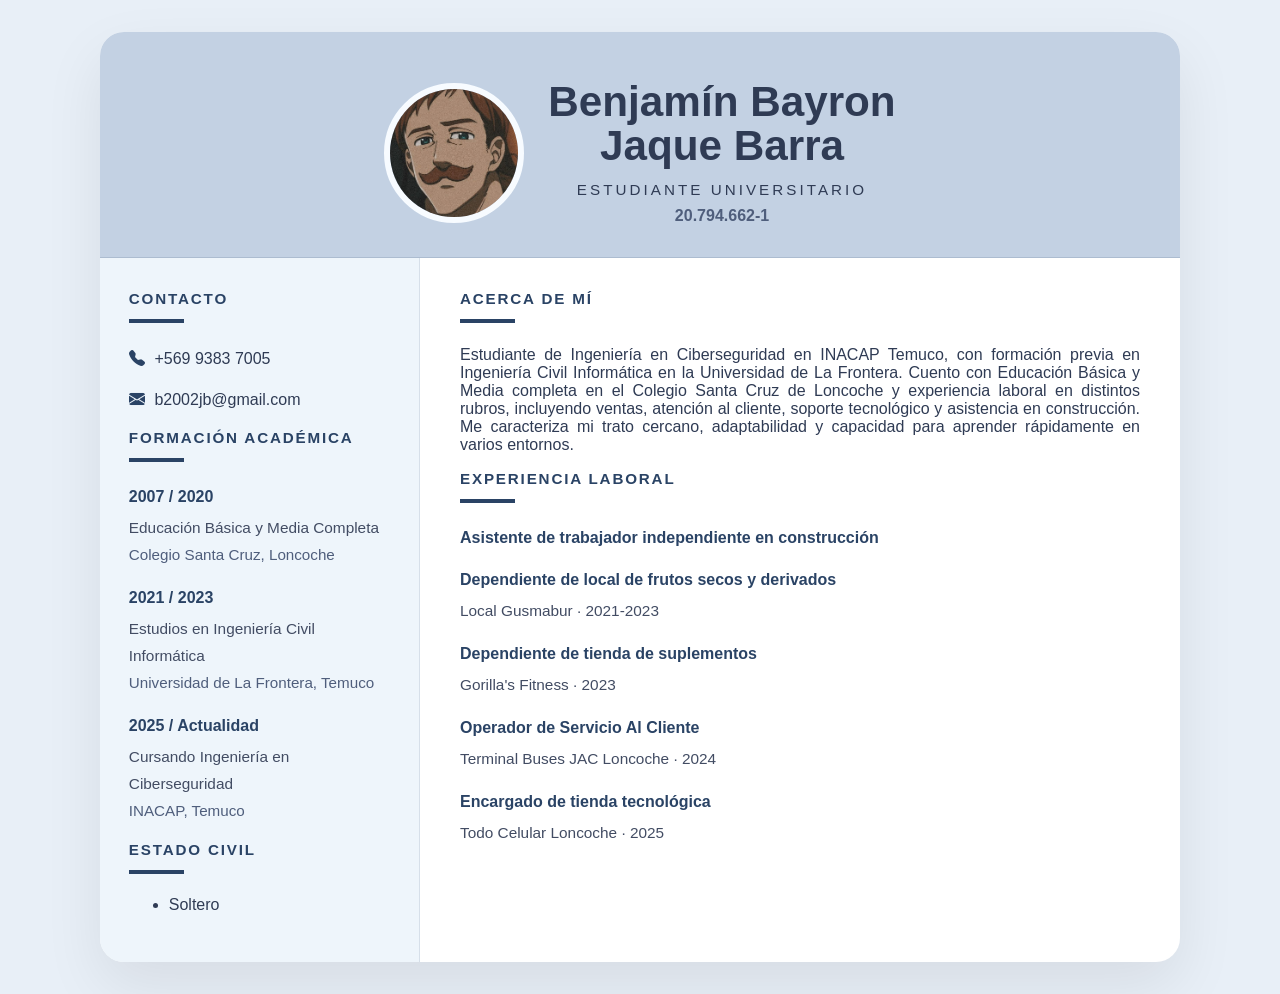
==== Curriculum FrontEnd/eval_1.html @ 8025d3b5 "Add files via upload" ====
<!DOCTYPE html>
<html lang="es">
<head>
    <meta charset="UTF-8">
    <meta name="viewport" content="width=device-width, initial-scale=1.0">
    <title>Curriculum Vitae - Benjamín Bayron Jaque Barra</title>
    <link rel="icon" href="assets/img/favicon.ico">
    <link rel="stylesheet" href="css/eval_1.css">
    <link rel="stylesheet" href="https://cdn.jsdelivr.net/npm/bootstrap-icons@1.11.3/font/bootstrap-icons.min.css">
</head>
<body>
    <div id="pagina_completa">
        <header id="banner_superior">
            <div class="banner-inner">
                <img id="imagen_perfil" src="assets/img/foto_perfil.jpg" alt="Foto de perfil de Benjamín">
                <div class="banner-text">
                    <h1 class="nombre">Benjamín Bayron<br>Jaque Barra</h1>
                    <p class="cargo">Estudiante Universitario</p>
                    <p class="rut">20.794.662-1</p>
                </div>
            </div>
        </header>

        <div id="contenedor_principal">
            <aside id="principal_izquierda">
                <section class="contacto">
                    <h2 class="titulo-seccion">Contacto</h2>
                    <div class="linea-subrayado"></div>
                    <ul class="list-unstyled contacto-list">
                        <li><i class="bi bi-telephone-fill"></i>+569 9383 7005</li>
                        <li><i class="bi bi-envelope-fill"></i>b2002jb@gmail.com</li>
                    </ul>
                </section>

                <section class="formacion">
                    <h2 class="titulo-seccion">Formación Académica</h2>
                    <div class="linea-subrayado"></div>
                    <ul class="timeline-list">
                        <li>
                            <span class="periodo">2007 / 2020</span>
                            <p>Educación Básica y Media Completa<br><span class="detalle">Colegio Santa Cruz, Loncoche</span></p>
                        </li>
                        <li>
                            <span class="periodo">2021 / 2023</span>
                            <p>Estudios en Ingeniería Civil Informática<br><span class="detalle">Universidad de La Frontera, Temuco</span></p>
                        </li>
                        <li>
                            <span class="periodo">2025 / Actualidad</span>
                            <p>Cursando Ingeniería en Ciberseguridad<br><span class="detalle">INACAP, Temuco</span></p>
                        </li>
                    </ul>
                </section>

                <section class="estado-civil">
                    <h2 class="titulo-seccion">Estado Civil</h2>
                    <div class="linea-subrayado"></div>
                    <ul class="list-unstyled">
                        <li>Soltero</li>
                    </ul>
                </section>
            </aside>

            <main id="principal_derecha">
                <section class="acerca-de-mi">
                    <h2 class="titulo-seccion">Acerca de mí</h2>
                    <div class="linea-subrayado"></div>
                    <p>Estudiante de Ingeniería en Ciberseguridad en INACAP Temuco, con formación previa en Ingeniería Civil Informática en la Universidad de La Frontera. Cuento con Educación Básica y Media completa en el Colegio Santa Cruz de Loncoche y experiencia laboral en distintos rubros, incluyendo ventas, atención al cliente, soporte tecnológico y asistencia en construcción. Me caracteriza mi trato cercano, adaptabilidad y capacidad para aprender rápidamente en varios entornos.</p>
                </section>

                <section class="experiencia-laboral">
                    <h2 class="titulo-seccion">Experiencia Laboral</h2>
                    <div class="linea-subrayado"></div>
                    <ul class="experiencia-list">
                        <li>
                            <span class="experiencia-titulo">Asistente de trabajador independiente en construcción</span>
                        </li>
                        <li>
                            <span class="experiencia-titulo">Dependiente de local de frutos secos y derivados</span>
                            <p class="experiencia-detalle">Local Gusmabur · 2021-2023</p>
                        </li>
                        <li>
                            <span class="experiencia-titulo">Dependiente de tienda de suplementos</span>
                            <p class="experiencia-detalle">Gorilla's Fitness · 2023</p>
                        </li>
                        <li>
                            <span class="experiencia-titulo">Operador de Servicio Al Cliente</span>
                            <p class="experiencia-detalle">Terminal Buses JAC Loncoche · 2024</p>
                        </li>
                        <li>
                            <span class="experiencia-titulo">Encargado de tienda tecnológica</span>
                            <p class="experiencia-detalle">Todo Celular Loncoche · 2025</p>
                        </li>
                    </ul>
                </section>
            </main>
        </div>
    </div>
</body>
</html>
---- Curriculum FrontEnd/css/eval_1.css ----
:root {
    --azul-claro-banner: #c3d1e3;
    --azul-oscuro-titulos: #2a4365;
}

* {
    box-sizing: border-box;
}

body {
    margin: 0;
    background: #e8eff7;
    color: #2f3b54;
    font-family: 'Segoe UI', Arial, sans-serif;
}

#pagina_completa {
    max-width: 1080px;
    margin: 2rem auto;
    background: #ffffff;
    border-radius: 24px;
    overflow: hidden;
    box-shadow: 0 24px 60px rgba(0, 0, 0, 0.08);
}

#banner_superior {
    background: var(--azul-claro-banner);
    padding: 3rem 2rem 2rem;
    border-bottom: 1px solid rgba(42, 67, 101, 0.15);
}

.banner-inner {
    display: flex;
    flex-wrap: wrap;
    align-items: center;
    justify-content: center;
    gap: 1.5rem;
}

#imagen_perfil {
    width: 140px;
    height: 140px;
    border-radius: 50%;
    object-fit: cover;
    border: 6px solid #f7fbff;
}

.banner-text {
    text-align: center;
}

.nombre {
    margin: 0;
    font-size: clamp(2.4rem, 3.3vw, 3.6rem);
    line-height: 1.05;
}

.cargo {
    margin: 0.75rem 0 0;
    letter-spacing: 0.2em;
    text-transform: uppercase;
    font-size: 0.95rem;
}

.rut {
    margin: 0.6rem 0 0;
    color: #4f5e7c;
    font-weight: 600;
}

#contenedor_principal {
    display: grid;
    grid-template-columns: 320px 1fr;
}

#principal_izquierda {
    background: #eef5fb;
    padding: 2rem 1.8rem;
    border-right: 1px solid rgba(42, 67, 101, 0.12);
}

#principal_derecha {
    padding: 2rem 2.5rem;
    text-align: justify;
}

.titulo-seccion {
    margin: 0 0 0.75rem;
    color: var(--azul-oscuro-titulos);
    text-transform: uppercase;
    letter-spacing: 0.12em;
    font-size: 0.95rem;
    font-weight: 700;
}

.linea-subrayado {
    width: 55px;
    height: 4px;
    background: var(--azul-oscuro-titulos);
    margin-bottom: 1.4rem;
}

.contacto-list,
.experiencia-list,
.timeline-list {
    list-style: none;
    padding: 0;
    margin: 0;
}

.contacto-list li,
.experiencia-list li,
.timeline-list li {
    margin-bottom: 1rem;
    line-height: 1.6;
}

.contacto-list li {
    display: flex;
    align-items: center;
    gap: 0.6rem;
}

.contacto-list li i {
    font-size: 1rem;
    color: var(--azul-oscuro-titulos);
}

.timeline-list .periodo,
.experiencia-titulo {
    display: block;
    font-weight: 700;
    color: var(--azul-oscuro-titulos);
    margin-bottom: 0.35rem;
}

.timeline-list .detalle,
.experiencia-detalle {
    margin: 0.25rem 0 0;
    color: #4f5e7c;
    font-size: 0.95rem;
}

#acerca-de-mi p,
.timeline-list p,
.experiencia-detalle {
    margin: 0;
    color: #424c63;
    font-size: 0.96rem;
    line-height: 1.75;
}

#acerca-de-mi p {
    text-align: justify;
}

@media (max-width: 900px) {
    #contenedor_principal {
        grid-template-columns: 1fr;
    }

    #principal_izquierda {
        border-right: none;
        border-bottom: 1px solid rgba(42, 67, 101, 0.12);
    }
}

@media (max-width: 600px) {
    #banner_superior {
        padding: 2.5rem 1.2rem 1.5rem;
    }

    .banner-inner {
        gap: 1rem;
    }

    #imagen_perfil {
        width: 120px;
        height: 120px;
    }

    #pagina_completa {
        margin: 1rem;
    }

    #principal_izquierda,
    #principal_derecha {
        padding: 1.5rem;
    }
}
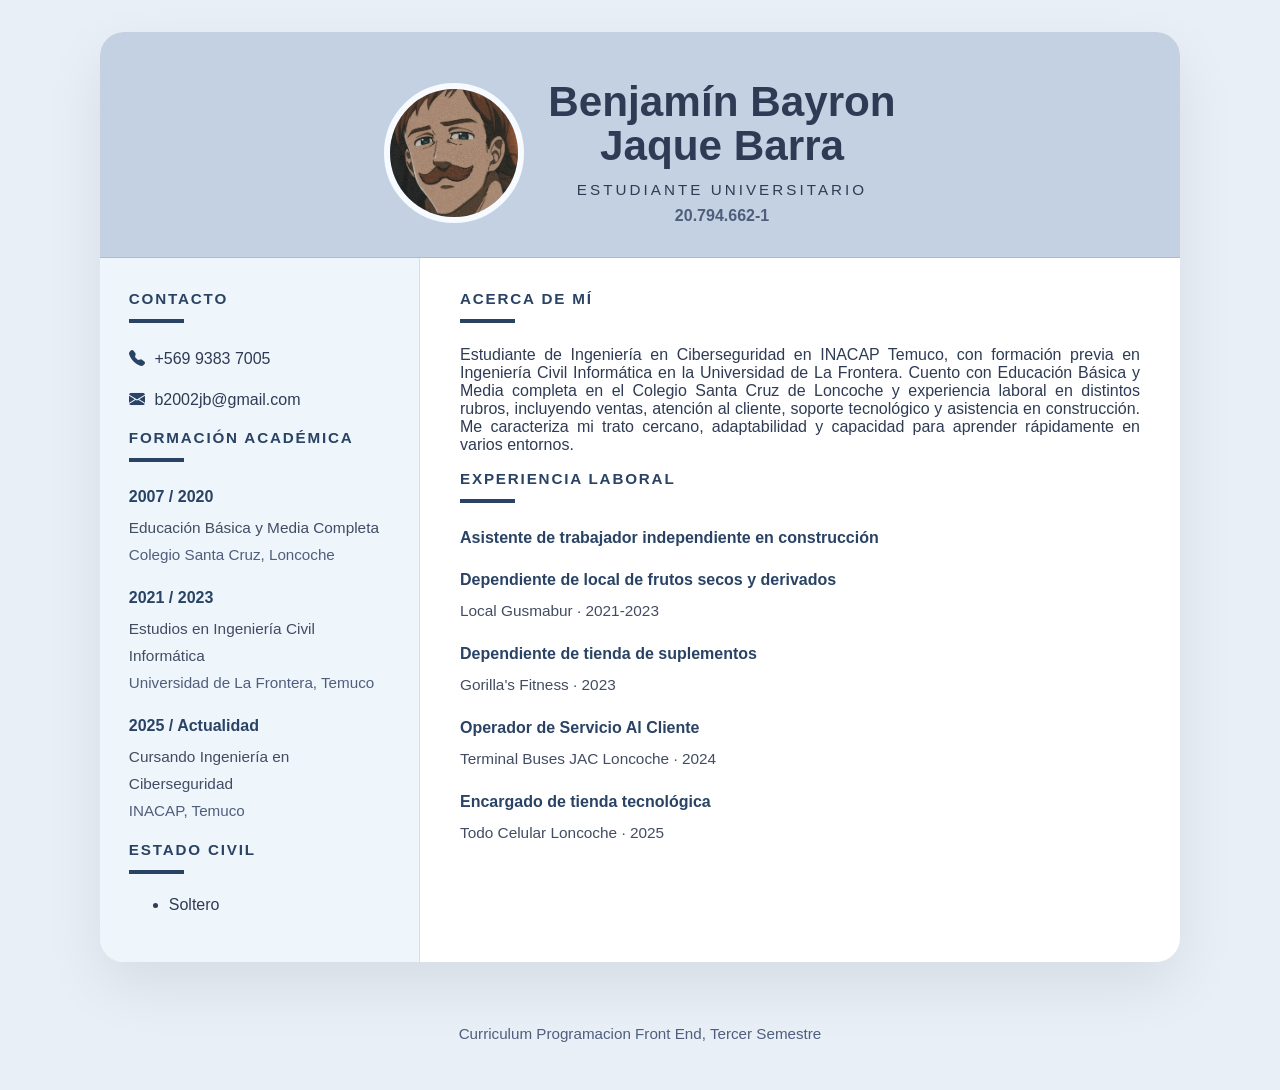
==== commit 33f6dc89: "Add files via upload" ====
--- a/Curriculum FrontEnd/eval_1.html
+++ b/Curriculum FrontEnd/eval_1.html
@@ -95,5 +95,8 @@
             </main>
         </div>
     </div>
+    <footer id="pie_de_pagina">
+        <p>Curriculum Programacion Front End, Tercer Semestre</p>
+    </footer>
 </body>
 </html>
--- a/Curriculum FrontEnd/css/eval_1.css
+++ b/Curriculum FrontEnd/css/eval_1.css
@@ -165,6 +165,13 @@
     }
 }
 
+#pie_de_pagina {
+    text-align: center;
+    padding: 1rem 0 2rem;
+    color: #4f5e7c;
+    font-size: 0.95rem;
+}
+
 @media (max-width: 600px) {
     #banner_superior {
         padding: 2.5rem 1.2rem 1.5rem;
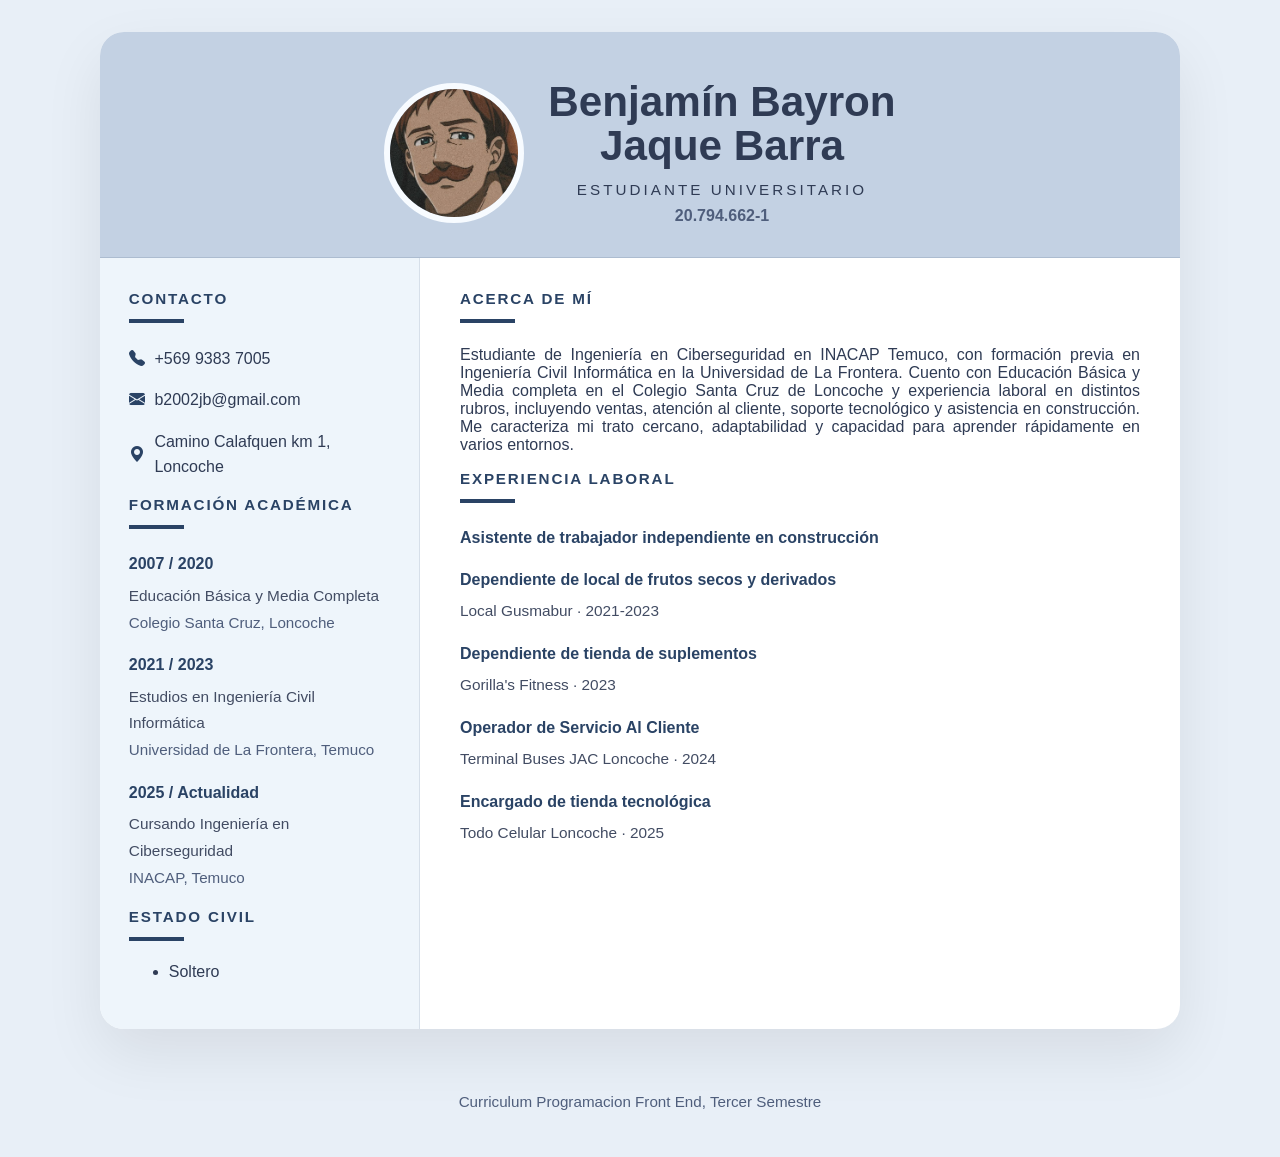
==== commit d7e7414c: "Add files via upload" ====
--- a/Curriculum FrontEnd/eval_1.html
+++ b/Curriculum FrontEnd/eval_1.html
@@ -29,6 +29,7 @@
                     <ul class="list-unstyled contacto-list">
                         <li><i class="bi bi-telephone-fill"></i>+569 9383 7005</li>
                         <li><i class="bi bi-envelope-fill"></i>b2002jb@gmail.com</li>
+                        <li><i class="bi bi-geo-alt-fill"></i>Camino Calafquen km 1, Loncoche</li>
                     </ul>
                 </section>
 
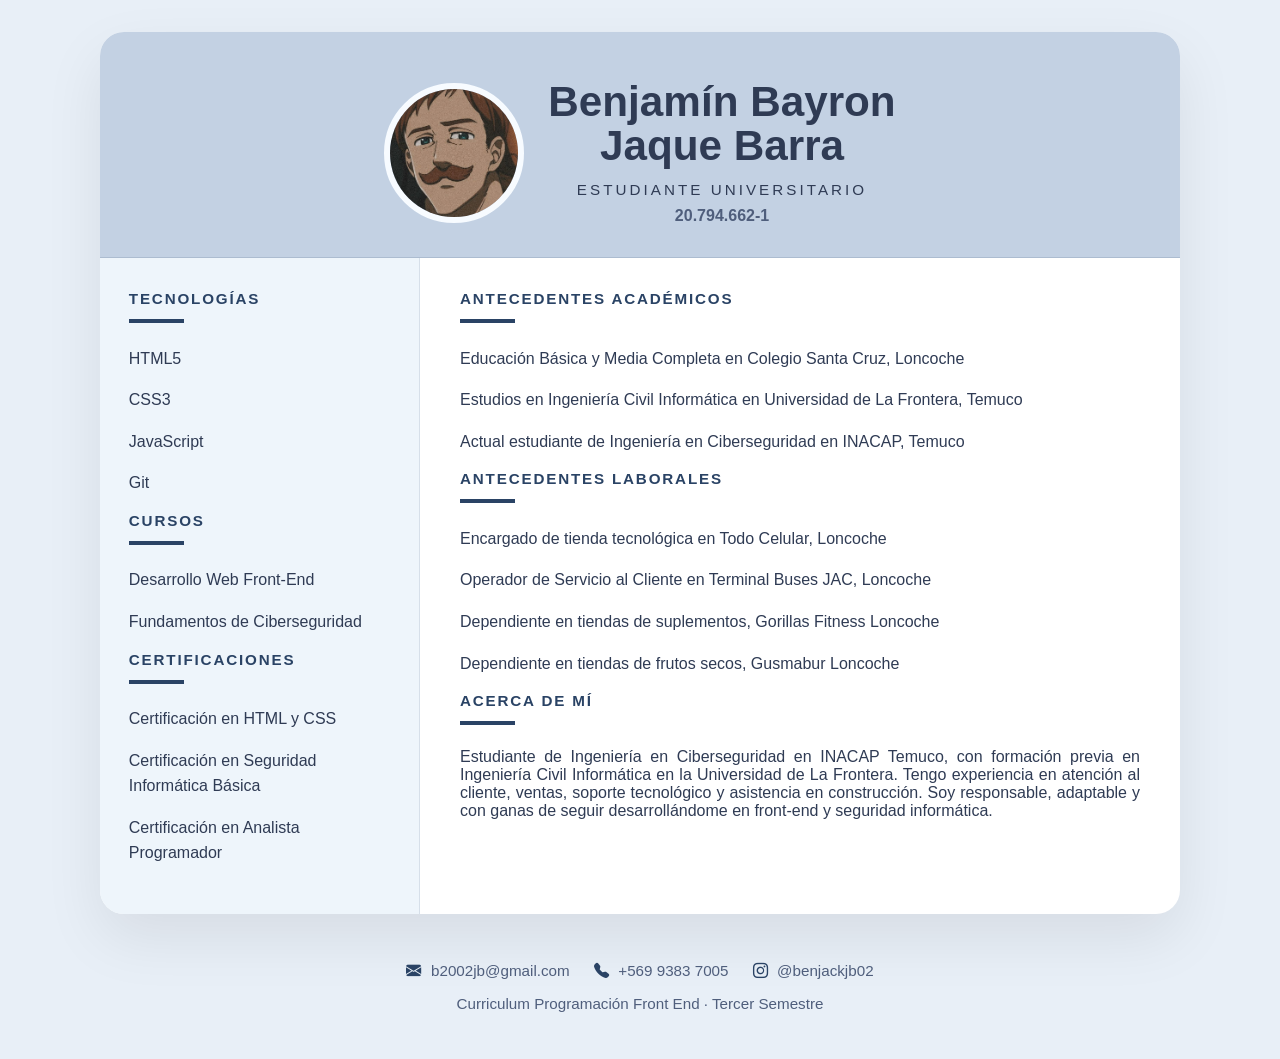
==== commit 522af80f: "Add files via upload" ====
--- a/Curriculum FrontEnd/eval_1.html
+++ b/Curriculum FrontEnd/eval_1.html
@@ -1,103 +1,96 @@
-<!DOCTYPE html>
-<html lang="es">
-<head>
-    <meta charset="UTF-8">
-    <meta name="viewport" content="width=device-width, initial-scale=1.0">
-    <title>Curriculum Vitae - Benjamín Bayron Jaque Barra</title>
-    <link rel="icon" href="assets/img/favicon.ico">
-    <link rel="stylesheet" href="css/eval_1.css">
-    <link rel="stylesheet" href="https://cdn.jsdelivr.net/npm/bootstrap-icons@1.11.3/font/bootstrap-icons.min.css">
-</head>
-<body>
-    <div id="pagina_completa">
-        <header id="banner_superior">
-            <div class="banner-inner">
-                <img id="imagen_perfil" src="assets/img/foto_perfil.jpg" alt="Foto de perfil de Benjamín">
-                <div class="banner-text">
-                    <h1 class="nombre">Benjamín Bayron<br>Jaque Barra</h1>
-                    <p class="cargo">Estudiante Universitario</p>
-                    <p class="rut">20.794.662-1</p>
-                </div>
-            </div>
-        </header>
-
-        <div id="contenedor_principal">
-            <aside id="principal_izquierda">
-                <section class="contacto">
-                    <h2 class="titulo-seccion">Contacto</h2>
-                    <div class="linea-subrayado"></div>
-                    <ul class="list-unstyled contacto-list">
-                        <li><i class="bi bi-telephone-fill"></i>+569 9383 7005</li>
-                        <li><i class="bi bi-envelope-fill"></i>b2002jb@gmail.com</li>
-                        <li><i class="bi bi-geo-alt-fill"></i>Camino Calafquen km 1, Loncoche</li>
-                    </ul>
-                </section>
-
-                <section class="formacion">
-                    <h2 class="titulo-seccion">Formación Académica</h2>
-                    <div class="linea-subrayado"></div>
-                    <ul class="timeline-list">
-                        <li>
-                            <span class="periodo">2007 / 2020</span>
-                            <p>Educación Básica y Media Completa<br><span class="detalle">Colegio Santa Cruz, Loncoche</span></p>
-                        </li>
-                        <li>
-                            <span class="periodo">2021 / 2023</span>
-                            <p>Estudios en Ingeniería Civil Informática<br><span class="detalle">Universidad de La Frontera, Temuco</span></p>
-                        </li>
-                        <li>
-                            <span class="periodo">2025 / Actualidad</span>
-                            <p>Cursando Ingeniería en Ciberseguridad<br><span class="detalle">INACAP, Temuco</span></p>
-                        </li>
-                    </ul>
-                </section>
-
-                <section class="estado-civil">
-                    <h2 class="titulo-seccion">Estado Civil</h2>
-                    <div class="linea-subrayado"></div>
-                    <ul class="list-unstyled">
-                        <li>Soltero</li>
-                    </ul>
-                </section>
-            </aside>
-
-            <main id="principal_derecha">
-                <section class="acerca-de-mi">
-                    <h2 class="titulo-seccion">Acerca de mí</h2>
-                    <div class="linea-subrayado"></div>
-                    <p>Estudiante de Ingeniería en Ciberseguridad en INACAP Temuco, con formación previa en Ingeniería Civil Informática en la Universidad de La Frontera. Cuento con Educación Básica y Media completa en el Colegio Santa Cruz de Loncoche y experiencia laboral en distintos rubros, incluyendo ventas, atención al cliente, soporte tecnológico y asistencia en construcción. Me caracteriza mi trato cercano, adaptabilidad y capacidad para aprender rápidamente en varios entornos.</p>
-                </section>
-
-                <section class="experiencia-laboral">
-                    <h2 class="titulo-seccion">Experiencia Laboral</h2>
-                    <div class="linea-subrayado"></div>
-                    <ul class="experiencia-list">
-                        <li>
-                            <span class="experiencia-titulo">Asistente de trabajador independiente en construcción</span>
-                        </li>
-                        <li>
-                            <span class="experiencia-titulo">Dependiente de local de frutos secos y derivados</span>
-                            <p class="experiencia-detalle">Local Gusmabur · 2021-2023</p>
-                        </li>
-                        <li>
-                            <span class="experiencia-titulo">Dependiente de tienda de suplementos</span>
-                            <p class="experiencia-detalle">Gorilla's Fitness · 2023</p>
-                        </li>
-                        <li>
-                            <span class="experiencia-titulo">Operador de Servicio Al Cliente</span>
-                            <p class="experiencia-detalle">Terminal Buses JAC Loncoche · 2024</p>
-                        </li>
-                        <li>
-                            <span class="experiencia-titulo">Encargado de tienda tecnológica</span>
-                            <p class="experiencia-detalle">Todo Celular Loncoche · 2025</p>
-                        </li>
-                    </ul>
-                </section>
-            </main>
-        </div>
-    </div>
-    <footer id="pie_de_pagina">
-        <p>Curriculum Programacion Front End, Tercer Semestre</p>
-    </footer>
-</body>
-</html>
+<!DOCTYPE html>
+<html lang="es">
+<head>
+    <meta charset="UTF-8">
+    <meta name="viewport" content="width=device-width, initial-scale=1.0">
+    <title>Curriculum Vitae - Benjamín Bayron Jaque Barra</title>
+    <link rel="icon" href="assets/img/favicon.ico">
+    <link rel="stylesheet" href="css/eval_1.css">
+    <link rel="stylesheet" href="https://cdn.jsdelivr.net/npm/bootstrap-icons@1.11.3/font/bootstrap-icons.min.css">
+</head>
+<body>
+    <div id="pagina_completa">
+        <header id="banner_superior">
+            <div class="banner-inner">
+                <img id="imagen_perfil" src="assets/img/foto_perfil.jpg" alt="Foto de perfil">
+                <div class="banner-text">
+                    <h1 class="nombre">Benjamín Bayron<br>Jaque Barra</h1>
+                    <p class="cargo">Estudiante Universitario</p>
+                    <p class="rut">20.794.662-1</p>
+                </div>
+            </div>
+        </header>
+
+        <div id="contenedor_principal">
+            <aside id="principal_izquierda">
+                <section class="tecnologias">
+                    <h2 class="titulo-seccion">Tecnologías</h2>
+                    <div class="linea-subrayado"></div>
+                    <ul class="section-list">
+                        <li>HTML5</li>
+                        <li>CSS3</li>
+                        <li>JavaScript</li>
+                        <li>Git</li>
+                    </ul>
+                </section>
+
+                <section class="cursos">
+                    <h2 class="titulo-seccion">Cursos</h2>
+                    <div class="linea-subrayado"></div>
+                    <ul class="section-list">
+                        <li>Desarrollo Web Front-End</li>
+                        <li>Fundamentos de Ciberseguridad</li>
+                    </ul>
+                </section>
+
+                <section class="certificaciones">
+                    <h2 class="titulo-seccion">Certificaciones</h2>
+                    <div class="linea-subrayado"></div>
+                    <ul class="section-list">
+                        <li>Certificación en HTML y CSS</li>
+                        <li>Certificación en Seguridad Informática Básica</li>
+                        <li>Certificación en Analista Programador</li>
+                    </ul>
+                </section>
+            </aside>
+
+            <main id="principal_derecha">
+                <section class="antecedentes-academicos">
+                    <h2 class="titulo-seccion">Antecedentes Académicos</h2>
+                    <div class="linea-subrayado"></div>
+                    <ul class="section-list">
+                        <li>Educación Básica y Media Completa en Colegio Santa Cruz, Loncoche</li>
+                        <li>Estudios en Ingeniería Civil Informática en Universidad de La Frontera, Temuco</li>
+                        <li>Actual estudiante de Ingeniería en Ciberseguridad en INACAP, Temuco</li>
+                    </ul>
+                </section>
+
+                <section class="antecedentes-laborales">
+                    <h2 class="titulo-seccion">Antecedentes Laborales</h2>
+                    <div class="linea-subrayado"></div>
+                    <ul class="section-list">
+                        <li>Encargado de tienda tecnológica en Todo Celular, Loncoche</li>
+                        <li>Operador de Servicio al Cliente en Terminal Buses JAC, Loncoche</li>
+                        <li>Dependiente en tiendas de suplementos, Gorillas Fitness Loncoche</li>
+                        <li>Dependiente en tiendas de frutos secos, Gusmabur Loncoche</li>
+                    </ul>
+                </section>
+
+                <section class="acerca-de-mi">
+                    <h2 class="titulo-seccion">Acerca de mí</h2>
+                    <div class="linea-subrayado"></div>
+                    <p>Estudiante de Ingeniería en Ciberseguridad en INACAP Temuco, con formación previa en Ingeniería Civil Informática en la Universidad de La Frontera. Tengo experiencia en atención al cliente, ventas, soporte tecnológico y asistencia en construcción. Soy responsable, adaptable y con ganas de seguir desarrollándome en front-end y seguridad informática.</p>
+                </section>
+            </main>
+        </div>
+    </div>
+    <footer id="pie_de_pagina">
+        <ul class="footer-contact">
+            <li><i class="bi bi-envelope-fill"></i> b2002jb@gmail.com</li>
+            <li><i class="bi bi-telephone-fill"></i> +569 9383 7005</li>
+            <li><i class="bi bi-instagram"></i> @benjackjb02</li>
+        </ul>
+        <p>Curriculum Programación Front End · Tercer Semestre</p>
+    </footer>
+</body>
+</html>
--- a/Curriculum FrontEnd/css/eval_1.css
+++ b/Curriculum FrontEnd/css/eval_1.css
@@ -102,7 +102,8 @@
 
 .contacto-list,
 .experiencia-list,
-.timeline-list {
+.timeline-list,
+.section-list {
     list-style: none;
     padding: 0;
     margin: 0;
@@ -110,7 +111,8 @@
 
 .contacto-list li,
 .experiencia-list li,
-.timeline-list li {
+.timeline-list li,
+.section-list li {
     margin-bottom: 1rem;
     line-height: 1.6;
 }
@@ -195,3 +197,25 @@
         padding: 1.5rem;
     }
 }
+
+.footer-contact {
+    display: flex;
+    justify-content: center;
+    flex-wrap: wrap;
+    gap: 1.5rem;
+    list-style: none;
+    padding: 0;
+    margin: 0 0 1rem;
+}
+
+.footer-contact li {
+    display: inline-flex;
+    align-items: center;
+    gap: 0.6rem;
+    color: #4f5e7c;
+    font-size: 0.95rem;
+}
+
+.footer-contact li i {
+    color: var(--azul-oscuro-titulos);
+}
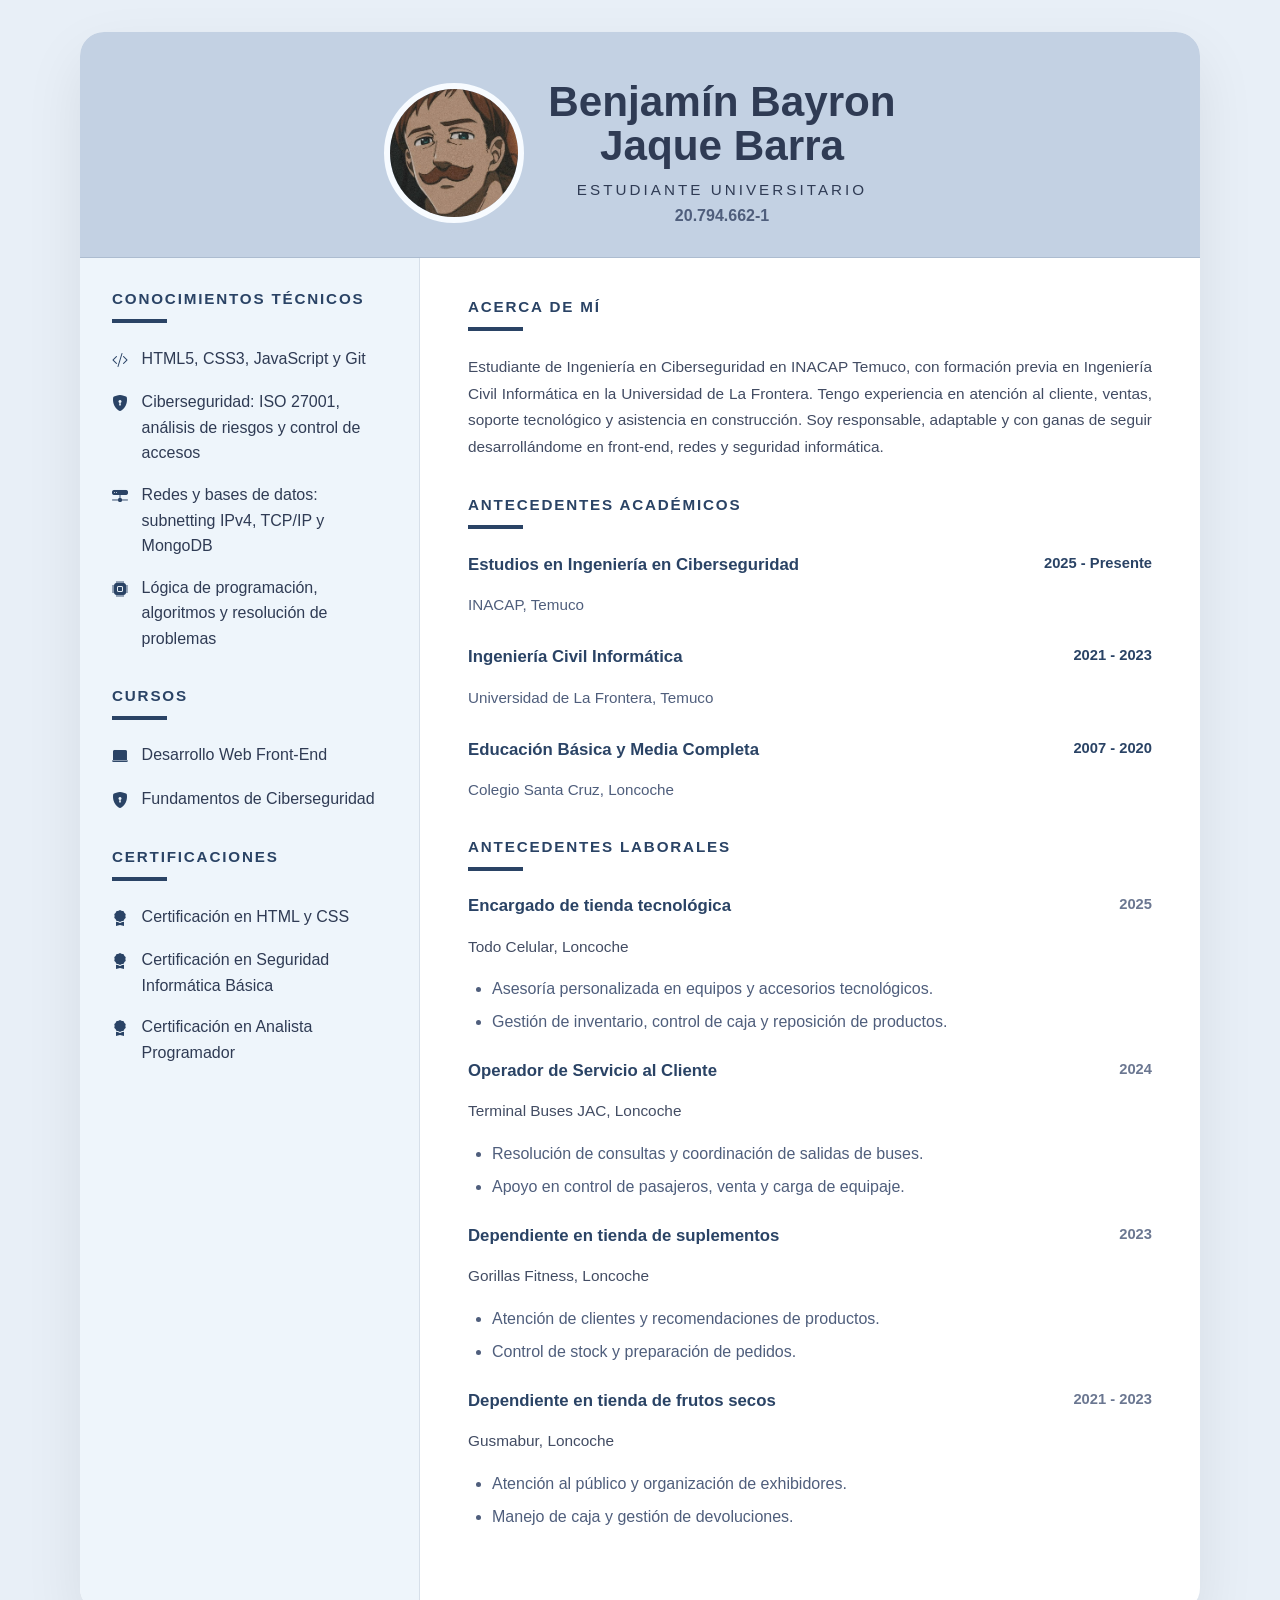
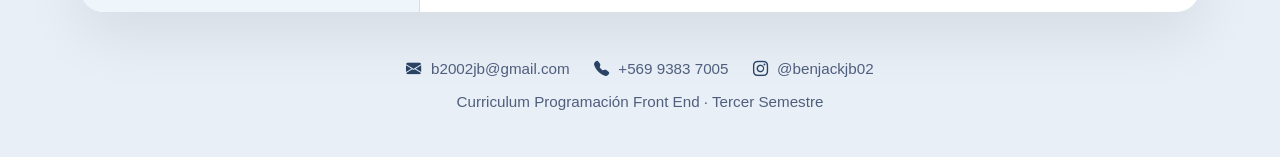
==== commit 2828be27: "Add files via upload" ====
--- a/Curriculum FrontEnd/eval_1.html
+++ b/Curriculum FrontEnd/eval_1.html
@@ -24,13 +24,13 @@
         <div id="contenedor_principal">
             <aside id="principal_izquierda">
                 <section class="tecnologias">
-                    <h2 class="titulo-seccion">Tecnologías</h2>
+                    <h2 class="titulo-seccion">Conocimientos Técnicos</h2>
                     <div class="linea-subrayado"></div>
                     <ul class="section-list">
-                        <li>HTML5</li>
-                        <li>CSS3</li>
-                        <li>JavaScript</li>
-                        <li>Git</li>
+                        <li><i class="bi bi-code-slash"></i> HTML5, CSS3, JavaScript y Git</li>
+                        <li><i class="bi bi-shield-lock-fill"></i> Ciberseguridad: ISO 27001, análisis de riesgos y control de accesos</li>
+                        <li><i class="bi bi-hdd-network-fill"></i> Redes y bases de datos: subnetting IPv4, TCP/IP y MongoDB</li>
+                        <li><i class="bi bi-cpu-fill"></i> Lógica de programación, algoritmos y resolución de problemas</li>
                     </ul>
                 </section>
 
@@ -38,8 +38,8 @@
                     <h2 class="titulo-seccion">Cursos</h2>
                     <div class="linea-subrayado"></div>
                     <ul class="section-list">
-                        <li>Desarrollo Web Front-End</li>
-                        <li>Fundamentos de Ciberseguridad</li>
+                        <li><i class="bi bi-laptop-fill"></i> Desarrollo Web Front-End</li>
+                        <li><i class="bi bi-shield-lock-fill"></i> Fundamentos de Ciberseguridad</li>
                     </ul>
                 </section>
 
@@ -47,39 +47,83 @@
                     <h2 class="titulo-seccion">Certificaciones</h2>
                     <div class="linea-subrayado"></div>
                     <ul class="section-list">
-                        <li>Certificación en HTML y CSS</li>
-                        <li>Certificación en Seguridad Informática Básica</li>
-                        <li>Certificación en Analista Programador</li>
+                        <li><i class="bi bi-award-fill"></i> Certificación en HTML y CSS</li>
+                        <li><i class="bi bi-award-fill"></i> Certificación en Seguridad Informática Básica</li>
+                        <li><i class="bi bi-award-fill"></i> Certificación en Analista Programador</li>
                     </ul>
                 </section>
             </aside>
 
             <main id="principal_derecha">
+                <section id="acerca-de-mi">
+                    <h2 class="titulo-seccion">Acerca de mí</h2>
+                    <div class="linea-subrayado"></div>
+                    <p>Estudiante de Ingeniería en Ciberseguridad en INACAP Temuco, con formación previa en Ingeniería Civil Informática en la Universidad de La Frontera. Tengo experiencia en atención al cliente, ventas, soporte tecnológico y asistencia en construcción. Soy responsable, adaptable y con ganas de seguir desarrollándome en front-end, redes y seguridad informática.</p>
+                </section>
+
                 <section class="antecedentes-academicos">
                     <h2 class="titulo-seccion">Antecedentes Académicos</h2>
                     <div class="linea-subrayado"></div>
-                    <ul class="section-list">
-                        <li>Educación Básica y Media Completa en Colegio Santa Cruz, Loncoche</li>
-                        <li>Estudios en Ingeniería Civil Informática en Universidad de La Frontera, Temuco</li>
-                        <li>Actual estudiante de Ingeniería en Ciberseguridad en INACAP, Temuco</li>
+                    <ul class="timeline-list">
+                        <li>
+                            <span class="timeline-title">Estudios en Ingeniería en Ciberseguridad</span>
+                            <span class="periodo">2025 - Presente</span>
+                            <span class="detalle">INACAP, Temuco</span>
+                        </li>
+                        <li>
+                            <span class="timeline-title">Ingeniería Civil Informática</span>
+                            <span class="periodo">2021 - 2023</span>
+                            <span class="detalle">Universidad de La Frontera, Temuco</span>
+                        </li>
+                        <li>
+                            <span class="timeline-title">Educación Básica y Media Completa</span>
+                            <span class="periodo">2007 - 2020</span>
+                            <span class="detalle">Colegio Santa Cruz, Loncoche</span>
+                        </li>
                     </ul>
                 </section>
 
                 <section class="antecedentes-laborales">
                     <h2 class="titulo-seccion">Antecedentes Laborales</h2>
                     <div class="linea-subrayado"></div>
-                    <ul class="section-list">
-                        <li>Encargado de tienda tecnológica en Todo Celular, Loncoche</li>
-                        <li>Operador de Servicio al Cliente en Terminal Buses JAC, Loncoche</li>
-                        <li>Dependiente en tiendas de suplementos, Gorillas Fitness Loncoche</li>
-                        <li>Dependiente en tiendas de frutos secos, Gusmabur Loncoche</li>
+                    <ul class="experiencia-list">
+                        <li class="experiencia-item">
+                            <span class="experiencia-titulo">Encargado de tienda tecnológica</span>
+                            <span class="periodo">2025</span>
+                            <span class="experiencia-detalle">Todo Celular, Loncoche</span>
+                            <ul class="detalle-list">
+                                <li>Asesoría personalizada en equipos y accesorios tecnológicos.</li>
+                                <li>Gestión de inventario, control de caja y reposición de productos.</li>
+                            </ul>
+                        </li>
+                        <li class="experiencia-item">
+                            <span class="experiencia-titulo">Operador de Servicio al Cliente</span>
+                            <span class="periodo">2024</span>
+                            <span class="experiencia-detalle">Terminal Buses JAC, Loncoche</span>
+                            <ul class="detalle-list">
+                                <li>Resolución de consultas y coordinación de salidas de buses.</li>
+                                <li>Apoyo en control de pasajeros, venta y carga de equipaje.</li>
+                            </ul>
+                        </li>
+                        <li class="experiencia-item">
+                            <span class="experiencia-titulo">Dependiente en tienda de suplementos</span>
+                            <span class="periodo">2023</span>
+                            <span class="experiencia-detalle">Gorillas Fitness, Loncoche</span>
+                            <ul class="detalle-list">
+                                <li>Atención de clientes y recomendaciones de productos.</li>
+                                <li>Control de stock y preparación de pedidos.</li>
+                            </ul>
+                        </li>
+                        <li class="experiencia-item">
+                            <span class="experiencia-titulo">Dependiente en tienda de frutos secos</span>
+                            <span class="periodo">2021 - 2023</span>
+                            <span class="experiencia-detalle">Gusmabur, Loncoche</span>
+                            <ul class="detalle-list">
+                                <li>Atención al público y organización de exhibidores.</li>
+                                <li>Manejo de caja y gestión de devoluciones.</li>
+                            </ul>
+                        </li>
                     </ul>
-                </section>
-
-                <section class="acerca-de-mi">
-                    <h2 class="titulo-seccion">Acerca de mí</h2>
-                    <div class="linea-subrayado"></div>
-                    <p>Estudiante de Ingeniería en Ciberseguridad en INACAP Temuco, con formación previa en Ingeniería Civil Informática en la Universidad de La Frontera. Tengo experiencia en atención al cliente, ventas, soporte tecnológico y asistencia en construcción. Soy responsable, adaptable y con ganas de seguir desarrollándome en front-end y seguridad informática.</p>
                 </section>
             </main>
         </div>
--- a/Curriculum FrontEnd/css/eval_1.css
+++ b/Curriculum FrontEnd/css/eval_1.css
@@ -15,7 +15,7 @@
 }
 
 #pagina_completa {
-    max-width: 1080px;
+    max-width: 1120px;
     margin: 2rem auto;
     background: #ffffff;
     border-radius: 24px;
@@ -70,17 +70,17 @@
 
 #contenedor_principal {
     display: grid;
-    grid-template-columns: 320px 1fr;
+    grid-template-columns: 340px 1fr;
 }
 
 #principal_izquierda {
     background: #eef5fb;
-    padding: 2rem 1.8rem;
+    padding: 2rem 2rem;
     border-right: 1px solid rgba(42, 67, 101, 0.12);
 }
 
 #principal_derecha {
-    padding: 2rem 2.5rem;
+    padding: 2.5rem 3rem;
     text-align: justify;
 }
 
@@ -91,6 +91,10 @@
     letter-spacing: 0.12em;
     font-size: 0.95rem;
     font-weight: 700;
+}
+
+section {
+    margin-bottom: 2.2rem;
 }
 
 .linea-subrayado {
@@ -117,6 +121,68 @@
     line-height: 1.6;
 }
 
+.section-list li {
+    display: flex;
+    align-items: flex-start;
+    gap: 0.75rem;
+}
+
+.section-list li i {
+    margin-top: 0.12rem;
+    color: var(--azul-oscuro-titulos);
+    min-width: 1.1rem;
+}
+
+.detalle-list {
+    list-style: disc;
+    padding-left: 1.5rem;
+    margin: 0.5rem 0 0;
+    color: #4f5e7c;
+}
+
+.detalle-list li {
+    margin-bottom: 0.45rem;
+    line-height: 1.6;
+}
+
+.timeline-list li,
+.experiencia-item {
+    margin-bottom: 1.7rem;
+}
+
+.timeline-list li,
+.experiencia-item {
+    display: grid;
+    grid-template-columns: 1fr auto;
+    gap: 0.5rem 1rem;
+    align-items: flex-start;
+}
+
+.timeline-title,
+.experiencia-titulo {
+    display: block;
+    font-weight: 700;
+    color: var(--azul-oscuro-titulos);
+    font-size: 1.05rem;
+}
+
+.timeline-list .periodo,
+.experiencia-item .periodo {
+    justify-self: end;
+    color: #6b7791;
+    font-size: 0.92rem;
+    font-weight: 600;
+    white-space: nowrap;
+}
+
+.timeline-list .detalle,
+.experiencia-detalle {
+    grid-column: 1 / -1;
+    margin-top: 0.2rem;
+    color: #4f5e7c;
+    font-size: 0.95rem;
+}
+
 .contacto-list li {
     display: flex;
     align-items: center;
